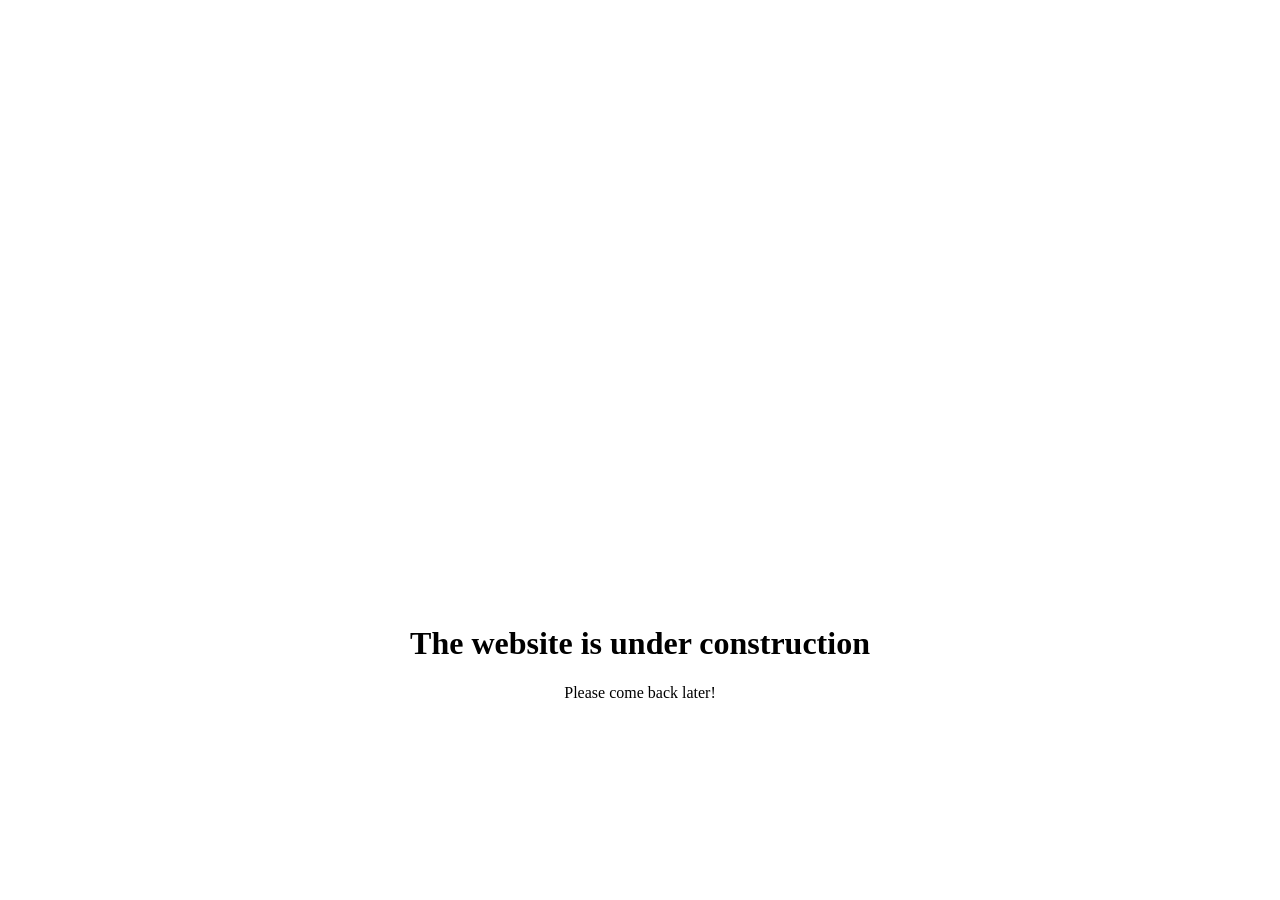
==== index.html @ 264db6e1 "docs: add spaces" ====
<html>
<head>
<style>
h1 {text-align: center;}
p {text-align: center;}
div {text-align: center;}
</style>
</head>
<body>
<p>&nbsp;</p>
<p>&nbsp;</p>
<p>&nbsp;</p>
<p>&nbsp;</p>
<p>&nbsp;</p>
<p>&nbsp;</p>
<p>&nbsp;</p>
<p>&nbsp;</p>
<p>&nbsp;</p>
<p>&nbsp;</p>
<p>&nbsp;</p>
<p>&nbsp;</p>
<p>&nbsp;</p>
<p>&nbsp;</p>
<p>&nbsp;</p>
<p>&nbsp;</p>
<p>&nbsp;</p>
<p>&nbsp;</p>
<h1>The website is under construction</h1>
<p>Please come back later!</p>

</body>
</html>
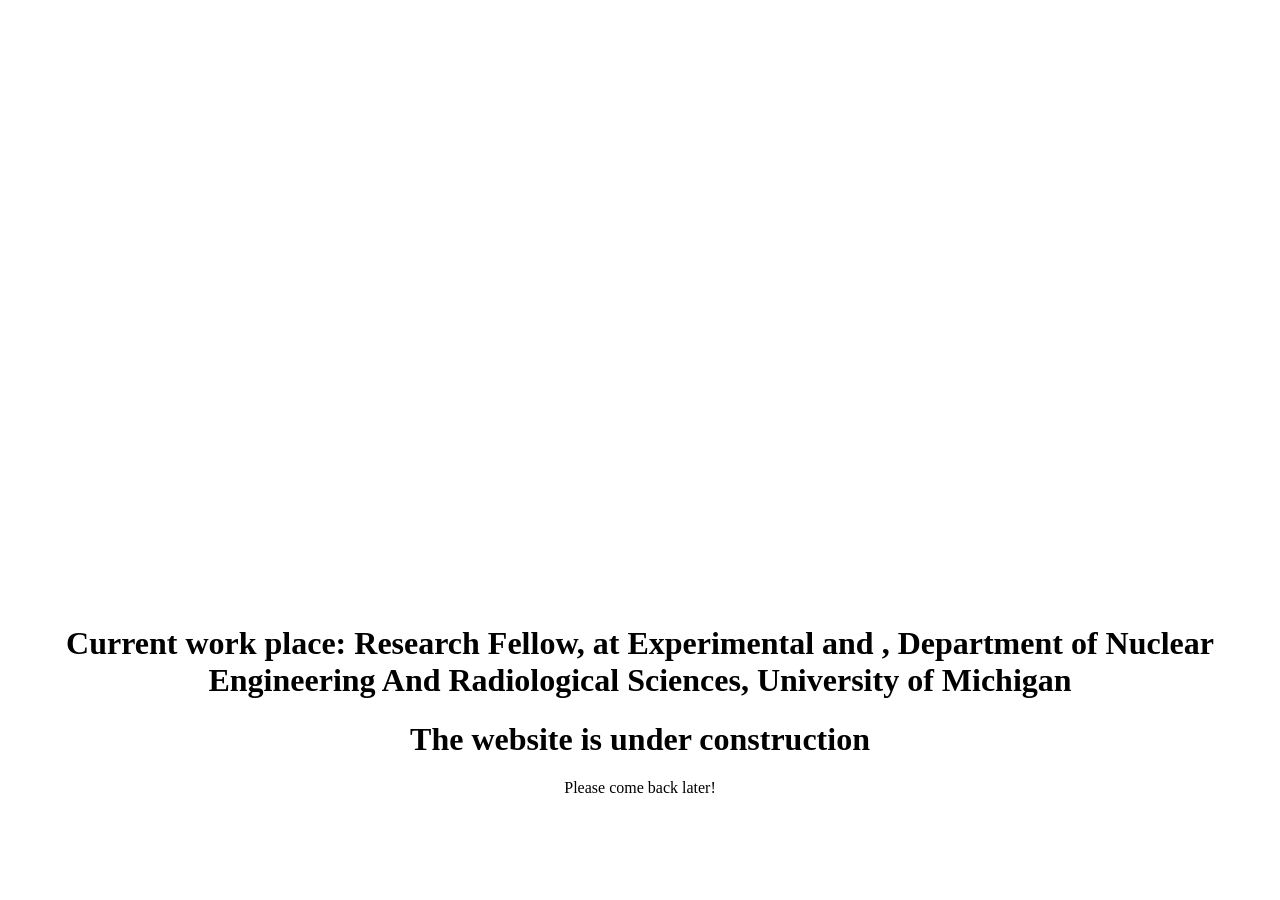
==== commit f97d99b0: "Update index.html" ====
--- a/index.html
+++ b/index.html
@@ -25,6 +25,7 @@
 <p>&nbsp;</p>
 <p>&nbsp;</p>
 <p>&nbsp;</p>
+<h1>Current work place: Research Fellow, at Experimental and <a><href="Computational Multiphase Flow Lab" http://ecmf.engin.umich.edu> </a>, Department of Nuclear Engineering And Radiological Sciences, University of Michigan</h1>  
 <h1>The website is under construction</h1>
 <p>Please come back later!</p>
 
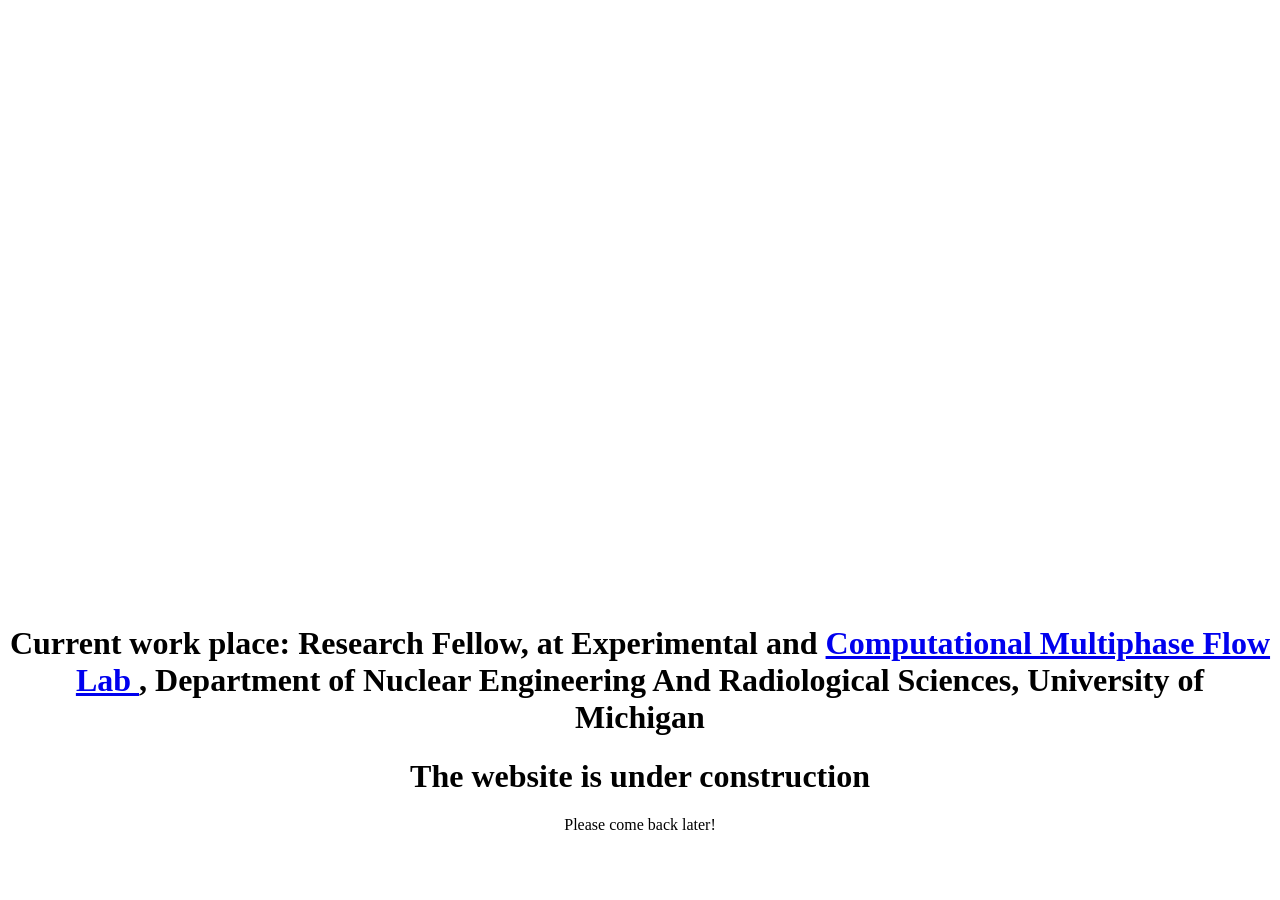
==== commit 15ad56e4: "Update index.html" ====
--- a/index.html
+++ b/index.html
@@ -25,7 +25,7 @@
 <p>&nbsp;</p>
 <p>&nbsp;</p>
 <p>&nbsp;</p>
-<h1>Current work place: Research Fellow, at Experimental and <a><href="Computational Multiphase Flow Lab" http://ecmf.engin.umich.edu> </a>, Department of Nuclear Engineering And Radiological Sciences, University of Michigan</h1>  
+<h1>Current work place: Research Fellow, at Experimental and <a href="http://ecmf.engin.umich.edu"> Computational Multiphase Flow Lab </a>, Department of Nuclear Engineering And Radiological Sciences, University of Michigan</h1>  
 <h1>The website is under construction</h1>
 <p>Please come back later!</p>
 
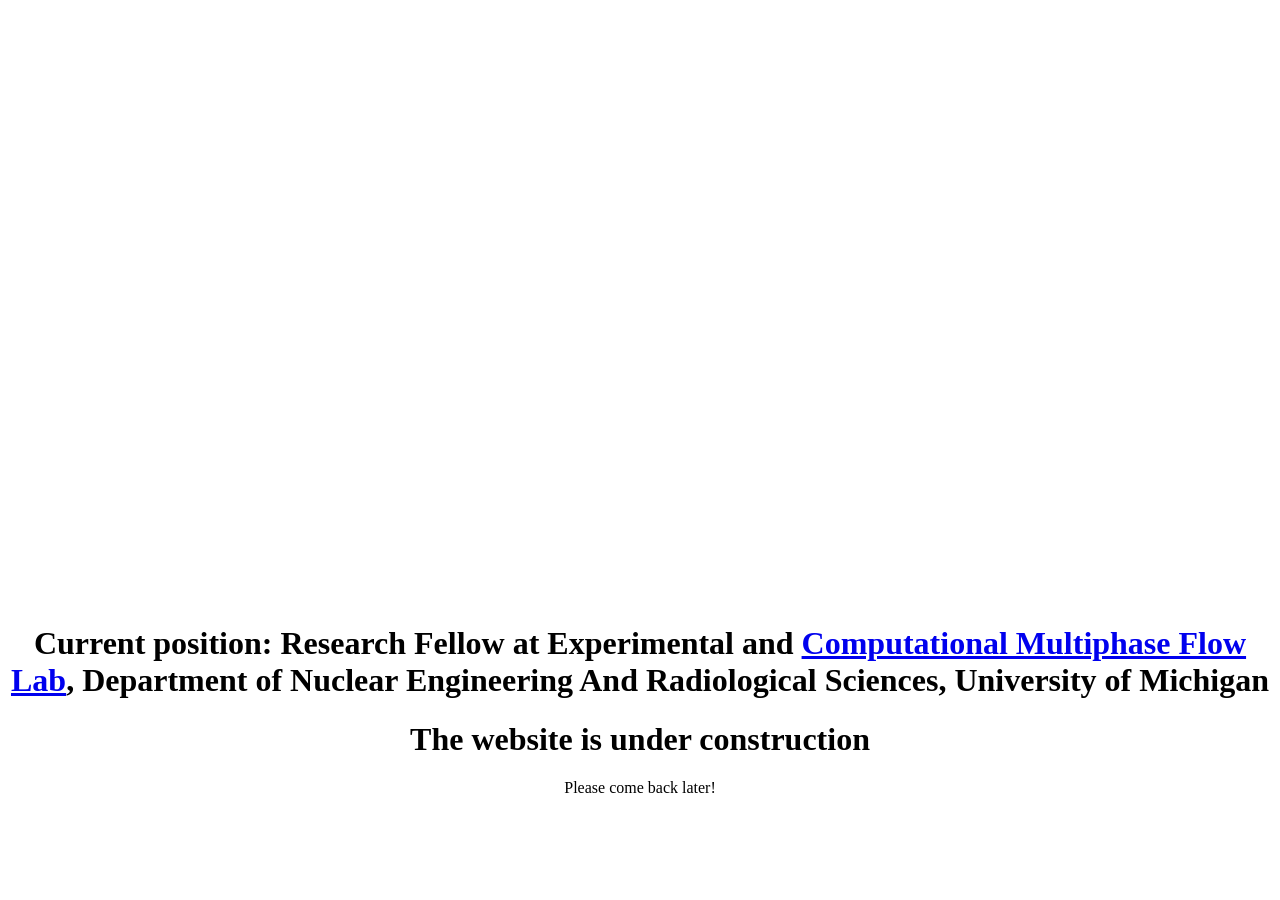
==== commit 581a29f0: "Update index.html" ====
--- a/index.html
+++ b/index.html
@@ -25,7 +25,7 @@
 <p>&nbsp;</p>
 <p>&nbsp;</p>
 <p>&nbsp;</p>
-<h1>Current work place: Research Fellow, at Experimental and <a href="http://ecmf.engin.umich.edu"> Computational Multiphase Flow Lab </a>, Department of Nuclear Engineering And Radiological Sciences, University of Michigan</h1>  
+<h1>Current position: Research Fellow at Experimental and <a href="http://ecmf.engin.umich.edu"> Computational Multiphase Flow Lab</a>, Department of Nuclear Engineering And Radiological Sciences, University of Michigan</h1>  
 <h1>The website is under construction</h1>
 <p>Please come back later!</p>
 
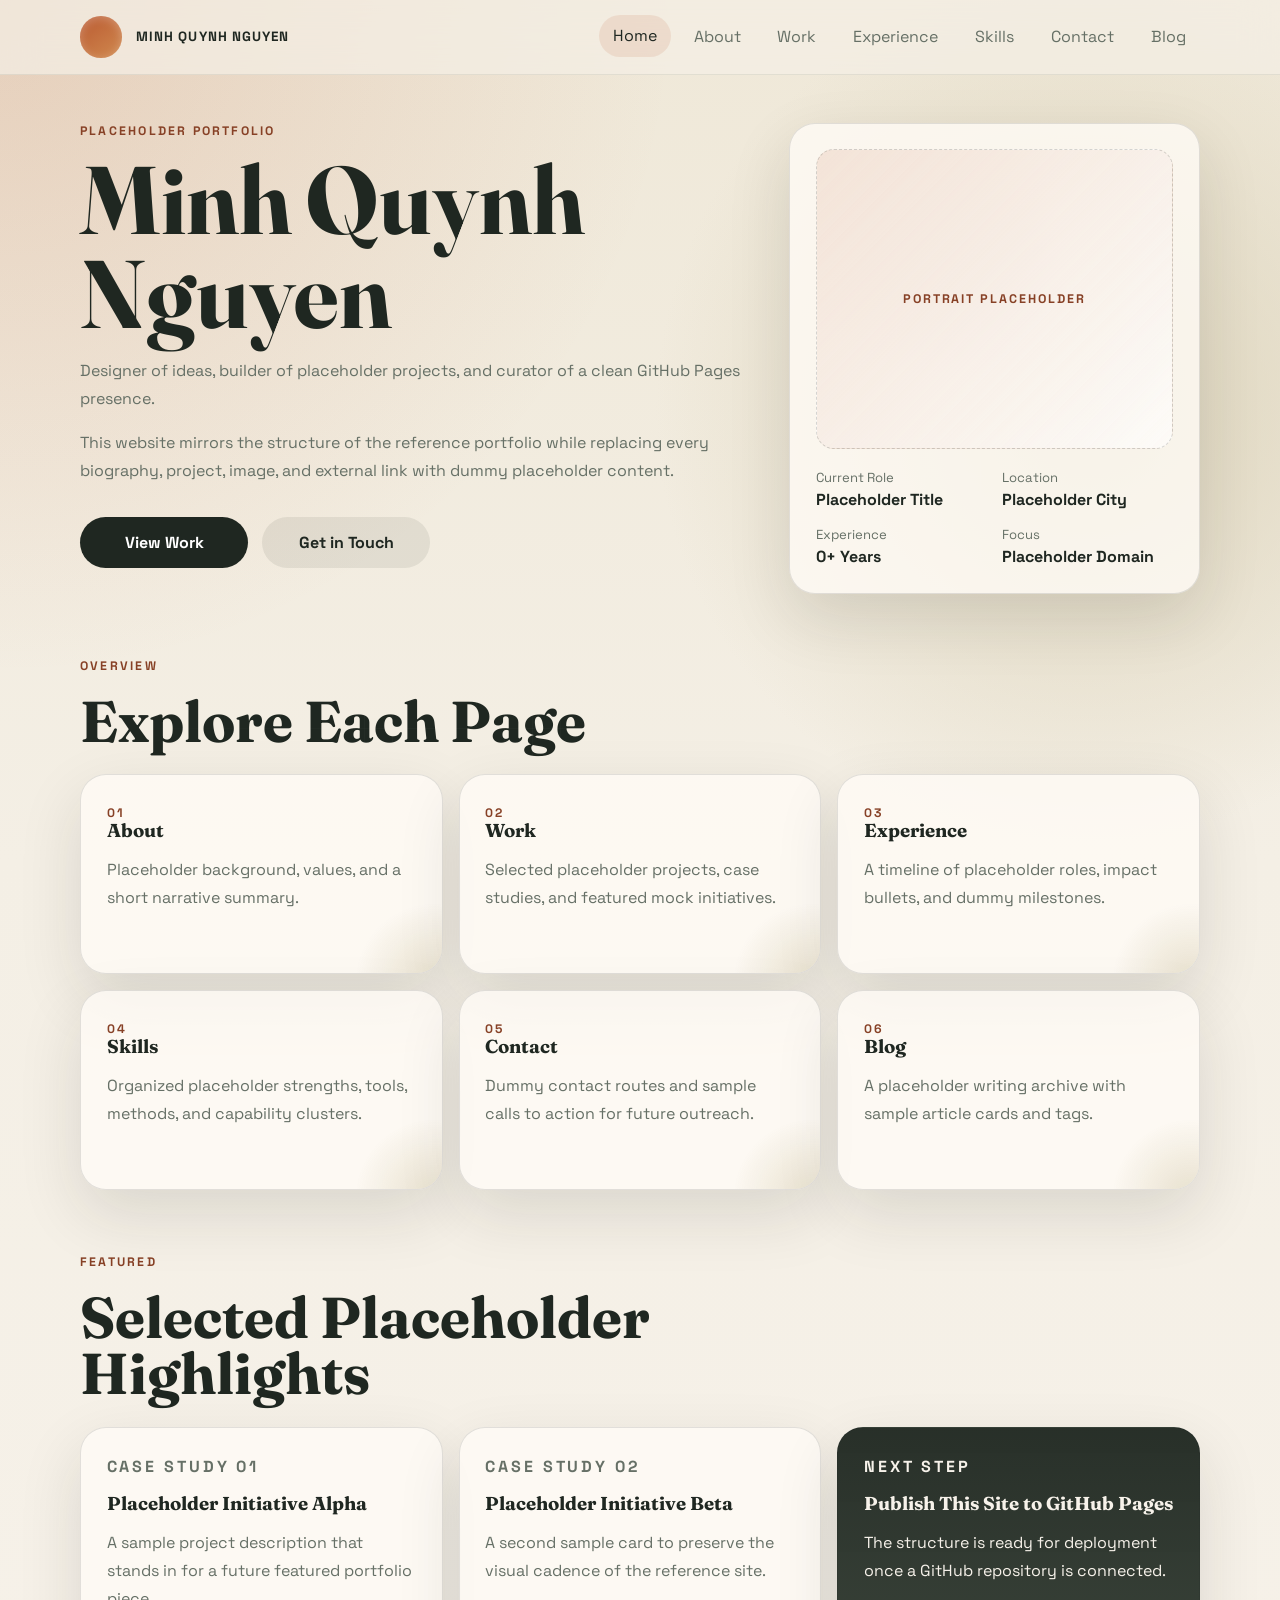
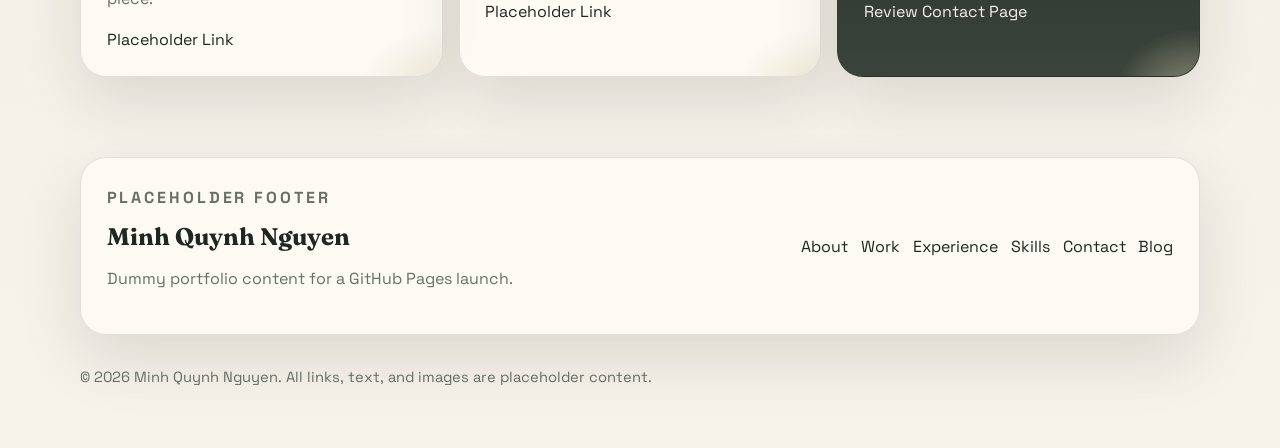
==== commit 838d990f: "Replace site with placeholder portfolio" ====
--- a/index.html
+++ b/index.html
@@ -1,33 +1,121 @@
-<html>
+<!DOCTYPE html>
+<html lang="en">
 <head>
-<style>
-h1 {text-align: center;}
-p {text-align: center;}
-div {text-align: center;}
-</style>
+    <meta charset="UTF-8">
+    <meta name="viewport" content="width=device-width, initial-scale=1.0">
+    <title>Minh Quynh Nguyen | Personal Website</title>
+    <meta name="description" content="Placeholder personal website for Minh Quynh Nguyen hosted on GitHub Pages.">
+    <link rel="preconnect" href="https://fonts.googleapis.com">
+    <link rel="preconnect" href="https://fonts.gstatic.com" crossorigin>
+    <link href="https://fonts.googleapis.com/css2?family=Fraunces:opsz,wght@9..144,600;9..144,700&family=Space+Grotesk:wght@400;500;700&display=swap" rel="stylesheet">
+    <link rel="stylesheet" href="styles.css">
 </head>
-<body>
-<p>&nbsp;</p>
-<p>&nbsp;</p>
-<p>&nbsp;</p>
-<p>&nbsp;</p>
-<p>&nbsp;</p>
-<p>&nbsp;</p>
-<p>&nbsp;</p>
-<p>&nbsp;</p>
-<p>&nbsp;</p>
-<p>&nbsp;</p>
-<p>&nbsp;</p>
-<p>&nbsp;</p>
-<p>&nbsp;</p>
-<p>&nbsp;</p>
-<p>&nbsp;</p>
-<p>&nbsp;</p>
-<p>&nbsp;</p>
-<p>&nbsp;</p>
-<h1>Current position: Research Fellow at Experimental and <a href="http://ecmf.engin.umich.edu"> Computational Multiphase Flow Lab</a>, Department of Nuclear Engineering And Radiological Sciences, University of Michigan</h1>  
-<h1>The website is under construction</h1>
-<p>Please come back later!</p>
+<body data-page="home">
+    <div id="site-header"></div>
+    <main>
+        <section class="hero shell">
+            <div class="hero-copy">
+                <p class="eyebrow">Placeholder Portfolio</p>
+                <h1>Minh Quynh Nguyen</h1>
+                <p class="hero-lead">Designer of ideas, builder of placeholder projects, and curator of a clean GitHub Pages presence.</p>
+                <p class="hero-body">This website mirrors the structure of the reference portfolio while replacing every biography, project, image, and external link with dummy placeholder content.</p>
+                <div class="hero-actions">
+                    <a class="button" href="work.html">View Work</a>
+                    <a class="button button-secondary" href="contact.html">Get in Touch</a>
+                </div>
+            </div>
+            <aside class="hero-panel card">
+                <div class="portrait-placeholder">
+                    <span>Portrait Placeholder</span>
+                </div>
+                <dl class="stats-grid">
+                    <div>
+                        <dt>Current Role</dt>
+                        <dd>Placeholder Title</dd>
+                    </div>
+                    <div>
+                        <dt>Location</dt>
+                        <dd>Placeholder City</dd>
+                    </div>
+                    <div>
+                        <dt>Experience</dt>
+                        <dd>0+ Years</dd>
+                    </div>
+                    <div>
+                        <dt>Focus</dt>
+                        <dd>Placeholder Domain</dd>
+                    </div>
+                </dl>
+            </aside>
+        </section>
 
+        <section class="shell overview-section">
+            <div class="section-heading">
+                <p class="eyebrow">Overview</p>
+                <h2>Explore Each Page</h2>
+            </div>
+            <div class="page-grid">
+                <a class="page-card card" href="about.html">
+                    <span class="page-index">01</span>
+                    <h3>About</h3>
+                    <p>Placeholder background, values, and a short narrative summary.</p>
+                </a>
+                <a class="page-card card" href="work.html">
+                    <span class="page-index">02</span>
+                    <h3>Work</h3>
+                    <p>Selected placeholder projects, case studies, and featured mock initiatives.</p>
+                </a>
+                <a class="page-card card" href="experience.html">
+                    <span class="page-index">03</span>
+                    <h3>Experience</h3>
+                    <p>A timeline of placeholder roles, impact bullets, and dummy milestones.</p>
+                </a>
+                <a class="page-card card" href="skills.html">
+                    <span class="page-index">04</span>
+                    <h3>Skills</h3>
+                    <p>Organized placeholder strengths, tools, methods, and capability clusters.</p>
+                </a>
+                <a class="page-card card" href="contact.html">
+                    <span class="page-index">05</span>
+                    <h3>Contact</h3>
+                    <p>Dummy contact routes and sample calls to action for future outreach.</p>
+                </a>
+                <a class="page-card card" href="blog.html">
+                    <span class="page-index">06</span>
+                    <h3>Blog</h3>
+                    <p>A placeholder writing archive with sample article cards and tags.</p>
+                </a>
+            </div>
+        </section>
+
+        <section class="shell feature-strip">
+            <div class="section-heading">
+                <p class="eyebrow">Featured</p>
+                <h2>Selected Placeholder Highlights</h2>
+            </div>
+            <div class="feature-grid">
+                <article class="card feature-card">
+                    <p class="feature-label">Case Study 01</p>
+                    <h3>Placeholder Initiative Alpha</h3>
+                    <p>A sample project description that stands in for a future featured portfolio piece.</p>
+                    <a href="https://example.com/project-alpha">Placeholder Link</a>
+                </article>
+                <article class="card feature-card">
+                    <p class="feature-label">Case Study 02</p>
+                    <h3>Placeholder Initiative Beta</h3>
+                    <p>A second sample card to preserve the visual cadence of the reference site.</p>
+                    <a href="https://example.com/project-beta">Placeholder Link</a>
+                </article>
+                <article class="card feature-card accent-card">
+                    <p class="feature-label">Next Step</p>
+                    <h3>Publish This Site to GitHub Pages</h3>
+                    <p>The structure is ready for deployment once a GitHub repository is connected.</p>
+                    <a href="contact.html">Review Contact Page</a>
+                </article>
+            </div>
+        </section>
+    </main>
+    <div id="site-footer"></div>
+    <script src="script.js"></script>
 </body>
-</html>
+</html>
--- a/styles.css
+++ b/styles.css
@@ -0,0 +1,479 @@
+:root {
+    --bg: #f4efe5;
+    --bg-soft: #fbf7f1;
+    --surface: rgba(255, 252, 246, 0.78);
+    --surface-strong: #fffaf2;
+    --ink: #1f2721;
+    --muted: #667066;
+    --line: rgba(31, 39, 33, 0.12);
+    --accent: #ba5a31;
+    --accent-deep: #874126;
+    --highlight: #d8cfb4;
+    --shadow: 0 24px 64px rgba(36, 33, 22, 0.12);
+    --radius: 26px;
+    --shell: min(1120px, calc(100vw - 2rem));
+}
+
+* {
+    box-sizing: border-box;
+}
+
+html {
+    scroll-behavior: smooth;
+}
+
+body {
+    margin: 0;
+    min-height: 100vh;
+    color: var(--ink);
+    background:
+        radial-gradient(circle at top left, rgba(186, 90, 49, 0.18), transparent 28%),
+        radial-gradient(circle at 85% 20%, rgba(216, 207, 180, 0.85), transparent 22%),
+        linear-gradient(180deg, #efe8d8 0%, var(--bg) 42%, #f7f2ea 100%);
+    font-family: "Space Grotesk", sans-serif;
+}
+
+body::before {
+    content: "";
+    position: fixed;
+    inset: 0;
+    pointer-events: none;
+    background-image: linear-gradient(rgba(255, 255, 255, 0.14) 1px, transparent 1px),
+        linear-gradient(90deg, rgba(255, 255, 255, 0.14) 1px, transparent 1px);
+    background-size: 28px 28px;
+    mask-image: radial-gradient(circle at center, black 45%, transparent 85%);
+    opacity: 0.16;
+}
+
+a {
+    color: inherit;
+    text-decoration: none;
+}
+
+img {
+    max-width: 100%;
+}
+
+.shell {
+    width: var(--shell);
+    margin: 0 auto;
+}
+
+.site-header {
+    position: sticky;
+    top: 0;
+    z-index: 10;
+    backdrop-filter: blur(18px);
+    background: rgba(244, 239, 229, 0.72);
+    border-bottom: 1px solid rgba(31, 39, 33, 0.08);
+}
+
+.header-inner,
+.footer-inner {
+    width: var(--shell);
+    margin: 0 auto;
+}
+
+.header-inner {
+    display: flex;
+    align-items: center;
+    justify-content: space-between;
+    gap: 1rem;
+    padding: 1rem 0;
+}
+
+.brand-mark {
+    display: inline-flex;
+    align-items: center;
+    gap: 0.9rem;
+    font-weight: 700;
+    letter-spacing: 0.08em;
+    text-transform: uppercase;
+    font-size: 0.84rem;
+}
+
+.brand-orb {
+    width: 2.6rem;
+    height: 2.6rem;
+    border-radius: 50%;
+    background: linear-gradient(145deg, var(--accent), #d0894f);
+    box-shadow: inset 0 2px 10px rgba(255, 255, 255, 0.26);
+}
+
+.site-nav {
+    display: flex;
+    flex-wrap: wrap;
+    justify-content: flex-end;
+    gap: 0.5rem;
+}
+
+.site-nav a {
+    padding: 0.65rem 0.9rem;
+    border-radius: 999px;
+    color: var(--muted);
+    transition: background-color 180ms ease, color 180ms ease, transform 180ms ease;
+}
+
+.site-nav a:hover,
+.site-nav a[aria-current="page"] {
+    background: rgba(186, 90, 49, 0.12);
+    color: var(--ink);
+    transform: translateY(-1px);
+}
+
+main {
+    display: grid;
+    gap: 4rem;
+    padding: 3rem 0 5rem;
+}
+
+.hero {
+    display: grid;
+    grid-template-columns: minmax(0, 1.5fr) minmax(280px, 0.9fr);
+    gap: 1.5rem;
+    align-items: stretch;
+}
+
+.hero-copy,
+.page-hero {
+    animation: rise 700ms ease both;
+}
+
+.page-hero {
+    padding: 1.8rem;
+    border: 1px solid var(--line);
+    border-radius: var(--radius);
+    background: rgba(255, 250, 242, 0.82);
+    box-shadow: var(--shadow);
+}
+
+.hero h1,
+.page-hero h1,
+.section-heading h2,
+.card h2,
+.card h3 {
+    font-family: "Fraunces", serif;
+    line-height: 0.98;
+    margin: 0;
+}
+
+.hero h1 {
+    font-size: clamp(3.5rem, 8vw, 6rem);
+    margin-bottom: 1rem;
+}
+
+.page-hero h1,
+.section-heading h2 {
+    font-size: clamp(2.2rem, 5vw, 3.6rem);
+}
+
+.hero-lead,
+.page-hero p,
+.hero-body,
+.card p,
+.timeline li {
+    color: var(--muted);
+    line-height: 1.75;
+    font-size: 1rem;
+}
+
+.eyebrow,
+.feature-label,
+.timeline-date,
+.page-index {
+    margin: 0 0 0.85rem;
+    color: var(--accent-deep);
+    text-transform: uppercase;
+    letter-spacing: 0.18em;
+    font-size: 0.77rem;
+    font-weight: 700;
+}
+
+.hero-actions {
+    display: flex;
+    flex-wrap: wrap;
+    gap: 0.9rem;
+    margin-top: 2rem;
+}
+
+.button {
+    display: inline-flex;
+    align-items: center;
+    justify-content: center;
+    min-width: 10.5rem;
+    padding: 0.95rem 1.4rem;
+    border-radius: 999px;
+    background: var(--ink);
+    color: #fff;
+    font-weight: 700;
+    transition: transform 180ms ease, background-color 180ms ease;
+}
+
+.button:hover {
+    transform: translateY(-2px);
+}
+
+.button-secondary {
+    background: rgba(31, 39, 33, 0.08);
+    color: var(--ink);
+}
+
+.card {
+    position: relative;
+    overflow: hidden;
+    padding: 1.6rem;
+    border: 1px solid var(--line);
+    border-radius: var(--radius);
+    background: var(--surface);
+    box-shadow: var(--shadow);
+}
+
+.card::after {
+    content: "";
+    position: absolute;
+    inset: auto -20% -45% auto;
+    width: 10rem;
+    height: 10rem;
+    border-radius: 50%;
+    background: radial-gradient(circle, rgba(216, 207, 180, 0.6), transparent 70%);
+}
+
+.hero-panel {
+    display: grid;
+    gap: 1.2rem;
+    align-content: start;
+}
+
+.portrait-placeholder,
+.image-placeholder {
+    display: grid;
+    place-items: center;
+    border-radius: calc(var(--radius) - 8px);
+    border: 1px dashed rgba(31, 39, 33, 0.18);
+    background: linear-gradient(135deg, rgba(186, 90, 49, 0.12), rgba(255, 255, 255, 0.65));
+    color: var(--accent-deep);
+    text-transform: uppercase;
+    letter-spacing: 0.16em;
+    font-size: 0.78rem;
+    font-weight: 700;
+}
+
+.portrait-placeholder {
+    min-height: 300px;
+}
+
+.image-placeholder {
+    min-height: 210px;
+    margin-bottom: 1rem;
+}
+
+.large-placeholder {
+    min-height: 320px;
+}
+
+.stats-grid {
+    display: grid;
+    grid-template-columns: repeat(2, minmax(0, 1fr));
+    gap: 1rem;
+    margin: 0;
+}
+
+.stats-grid dt {
+    color: var(--muted);
+    font-size: 0.82rem;
+    margin-bottom: 0.2rem;
+}
+
+.stats-grid dd {
+    margin: 0;
+    font-weight: 700;
+}
+
+.overview-section,
+.feature-strip,
+.interior {
+    display: grid;
+    gap: 1.5rem;
+}
+
+.section-heading {
+    display: grid;
+    gap: 0.4rem;
+    max-width: 42rem;
+}
+
+.page-grid,
+.feature-grid,
+.content-grid,
+.stack-grid,
+.contact-grid,
+.skill-groups {
+    display: grid;
+    gap: 1rem;
+}
+
+.page-grid {
+    grid-template-columns: repeat(3, minmax(0, 1fr));
+}
+
+.page-card {
+    display: block;
+    min-height: 200px;
+    transition: transform 180ms ease, border-color 180ms ease;
+}
+
+.page-card:hover,
+.project-card:hover,
+.post-card:hover {
+    transform: translateY(-4px);
+    border-color: rgba(186, 90, 49, 0.25);
+}
+
+.feature-grid,
+.stack-grid,
+.contact-grid,
+.skill-groups {
+    grid-template-columns: repeat(3, minmax(0, 1fr));
+}
+
+.two-column,
+.content-grid {
+    grid-template-columns: repeat(2, minmax(0, 1fr));
+}
+
+.accent-card {
+    background: linear-gradient(180deg, rgba(31, 39, 33, 0.96), rgba(46, 56, 47, 0.94));
+}
+
+.accent-card,
+.accent-card p,
+.accent-card a,
+.accent-card h3,
+.accent-card .feature-label {
+    color: #f7f2ea;
+}
+
+.tag-row,
+.chip-wrap {
+    display: flex;
+    flex-wrap: wrap;
+    gap: 0.6rem;
+}
+
+.tag-row span,
+.chip-wrap span {
+    display: inline-flex;
+    align-items: center;
+    padding: 0.45rem 0.8rem;
+    border-radius: 999px;
+    background: rgba(31, 39, 33, 0.06);
+    color: var(--ink);
+    font-size: 0.84rem;
+}
+
+.timeline {
+    display: grid;
+    gap: 1rem;
+}
+
+.timeline-item ul {
+    margin: 1rem 0 0;
+    padding-left: 1.2rem;
+    color: var(--muted);
+}
+
+.timeline-org {
+    margin-top: 0.4rem;
+    font-weight: 700;
+    color: var(--ink);
+}
+
+.footer-inner {
+    display: grid;
+    gap: 1.1rem;
+    padding: 0 0 3rem;
+}
+
+.footer-card {
+    display: flex;
+    flex-wrap: wrap;
+    justify-content: space-between;
+    gap: 1rem;
+    align-items: center;
+}
+
+.footer-meta {
+    color: var(--muted);
+    font-size: 0.92rem;
+}
+
+.footer-links {
+    display: flex;
+    flex-wrap: wrap;
+    gap: 0.8rem;
+}
+
+@keyframes rise {
+    from {
+        opacity: 0;
+        transform: translateY(18px);
+    }
+
+    to {
+        opacity: 1;
+        transform: translateY(0);
+    }
+}
+
+@media (max-width: 960px) {
+    .hero,
+    .page-grid,
+    .feature-grid,
+    .content-grid,
+    .stack-grid,
+    .contact-grid,
+    .skill-groups,
+    .two-column {
+        grid-template-columns: 1fr 1fr;
+    }
+
+    .hero {
+        grid-template-columns: 1fr;
+    }
+}
+
+@media (max-width: 720px) {
+    .header-inner,
+    .footer-card {
+        flex-direction: column;
+        align-items: flex-start;
+    }
+
+    .site-nav {
+        justify-content: flex-start;
+    }
+
+    .page-grid,
+    .feature-grid,
+    .content-grid,
+    .stack-grid,
+    .contact-grid,
+    .skill-groups,
+    .two-column,
+    .stats-grid {
+        grid-template-columns: 1fr;
+    }
+
+    main {
+        gap: 3rem;
+        padding-top: 2rem;
+    }
+
+    .hero h1 {
+        font-size: clamp(2.8rem, 17vw, 4rem);
+    }
+
+    .card {
+        padding: 1.3rem;
+    }
+}
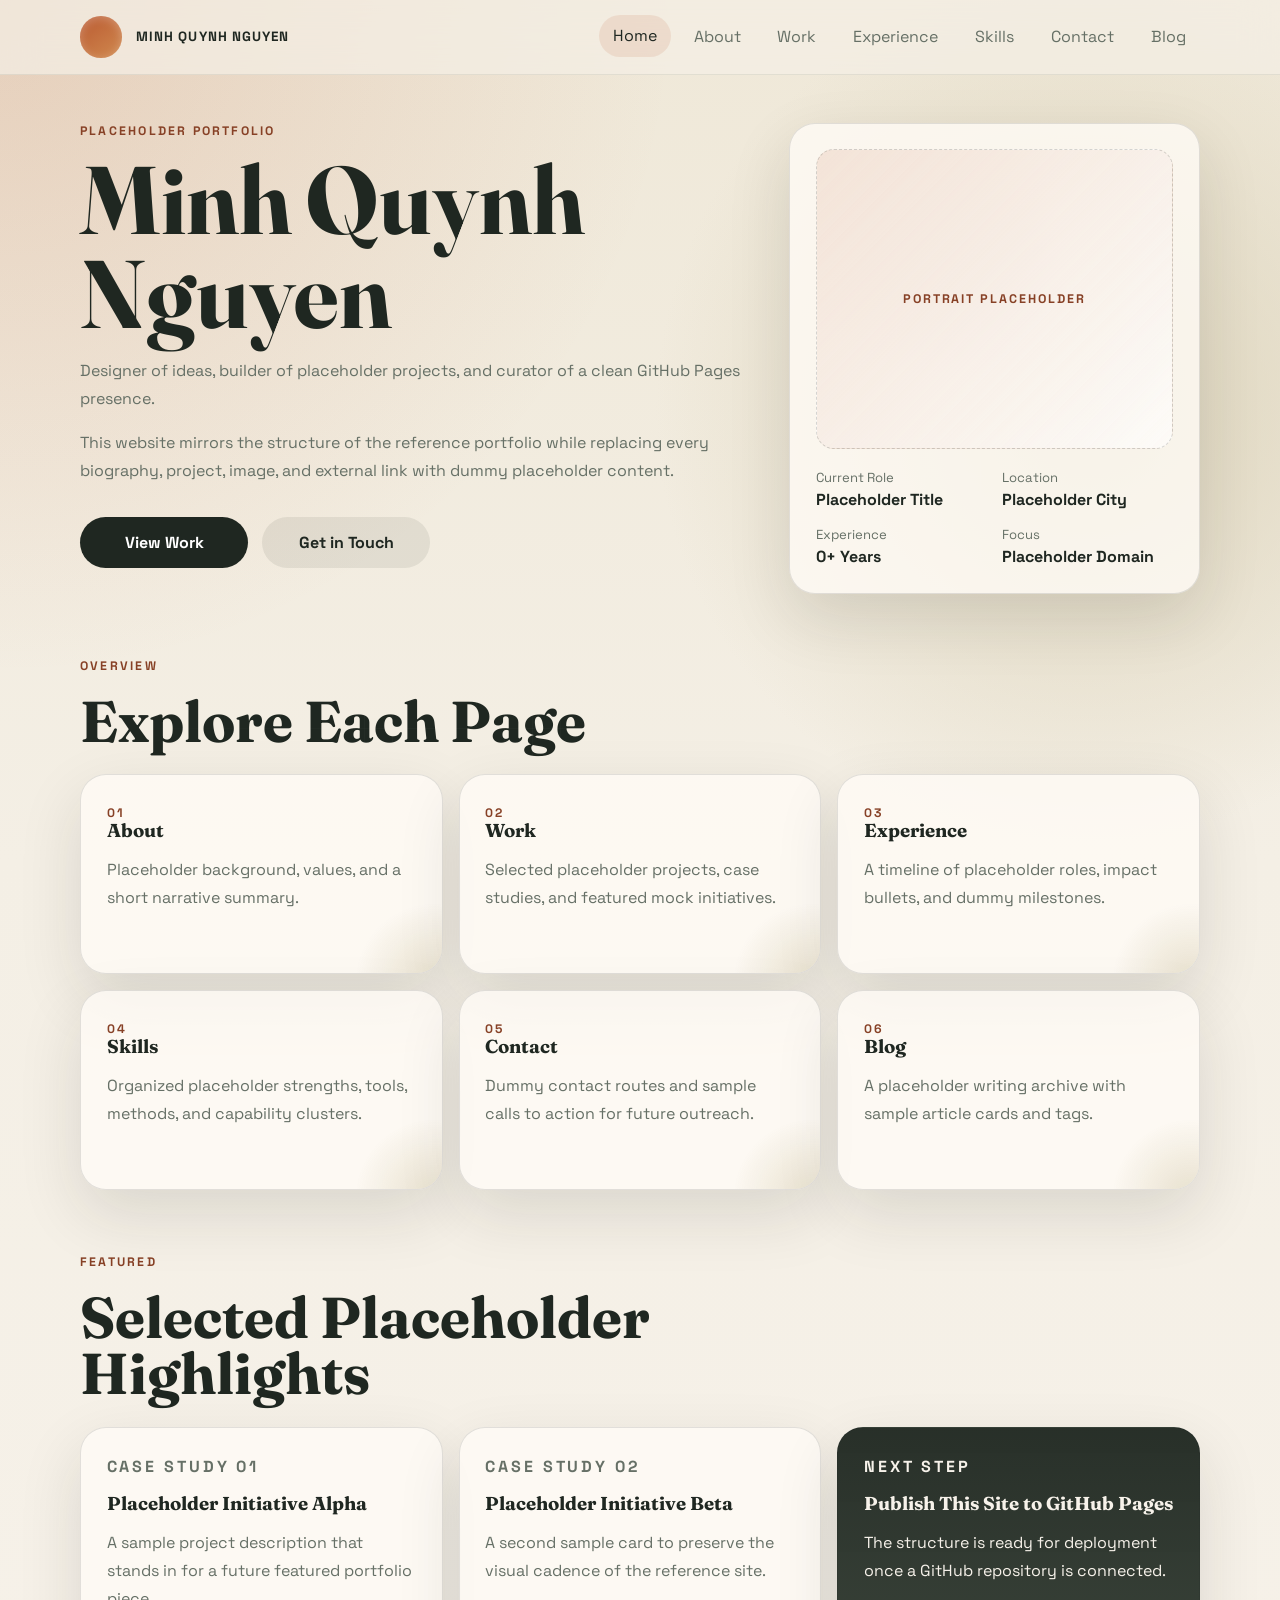
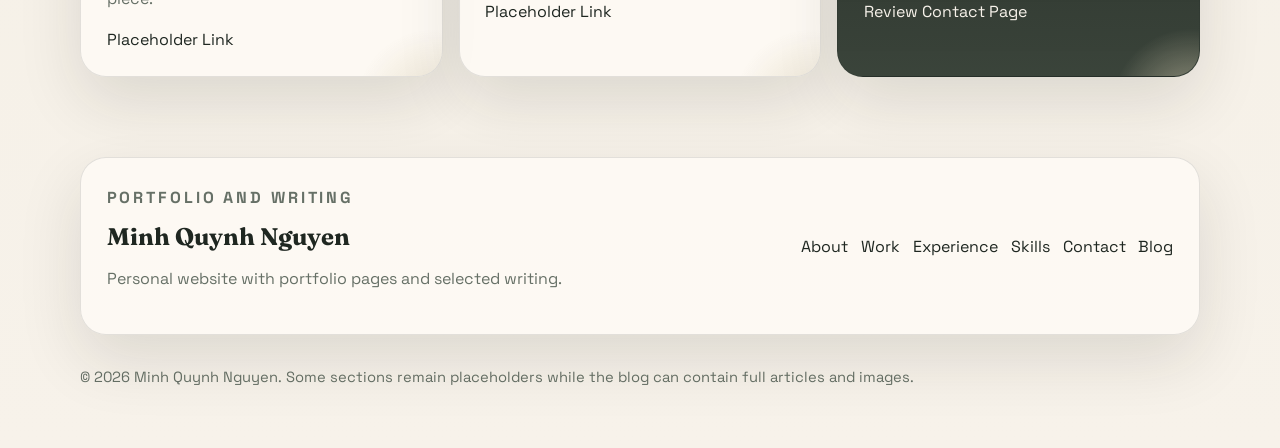
==== commit c2907462: "Bust script cache for live pages" ====
--- a/index.html
+++ b/index.html
@@ -116,6 +116,6 @@
         </section>
     </main>
     <div id="site-footer"></div>
-    <script src="script.js"></script>
+    <script src="script.js?v=20260908"></script>
 </body>
 </html>
--- a/styles.css
+++ b/styles.css
@@ -413,6 +413,73 @@
     gap: 0.8rem;
 }
 
+.article-layout {
+    display: grid;
+    gap: 1.5rem;
+    max-width: 820px;
+    margin: 0 auto;
+}
+
+.article-hero {
+    gap: 0.9rem;
+}
+
+.article-meta {
+    color: var(--accent-deep);
+    font-size: 0.92rem;
+    font-weight: 700;
+    letter-spacing: 0.04em;
+}
+
+.article-figure {
+    padding: 1rem;
+}
+
+.article-figure img {
+    display: block;
+    width: 100%;
+    height: auto;
+    border-radius: calc(var(--radius) - 10px);
+}
+
+.article-figure figcaption {
+    margin-top: 0.8rem;
+    color: var(--muted);
+    font-size: 0.92rem;
+}
+
+.article-content {
+    display: grid;
+    gap: 1rem;
+}
+
+.article-content h2 {
+    margin-top: 0.6rem;
+    font-size: clamp(1.6rem, 4vw, 2.2rem);
+}
+
+.article-content ul {
+    margin: 0;
+    padding-left: 1.2rem;
+    color: var(--muted);
+    line-height: 1.8;
+}
+
+.article-content a {
+    color: var(--accent-deep);
+    text-decoration: underline;
+    text-underline-offset: 0.18em;
+}
+
+.article-note {
+    padding: 1rem 1.1rem;
+    border-left: 4px solid var(--accent);
+    border-radius: 18px;
+    background: rgba(186, 90, 49, 0.08);
+    color: var(--ink);
+    line-height: 1.7;
+}
+
 @keyframes rise {
     from {
         opacity: 0;
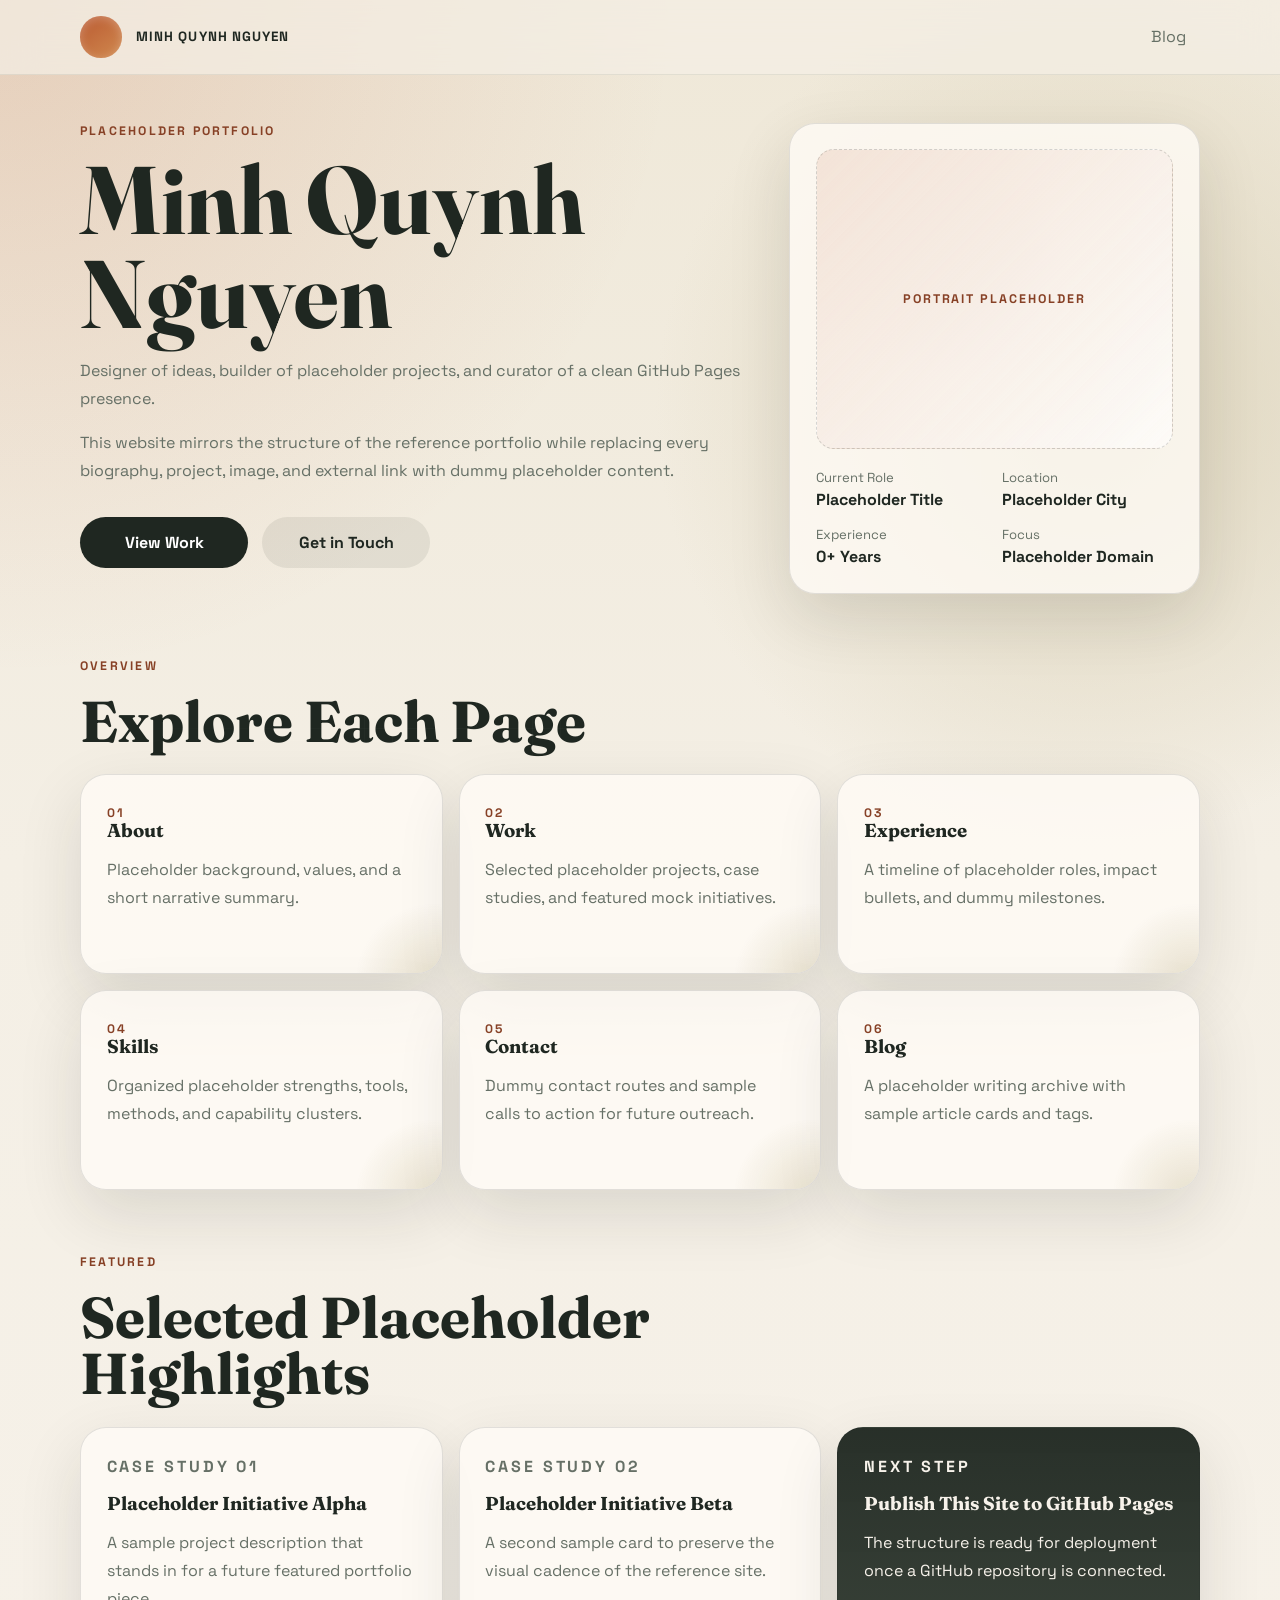
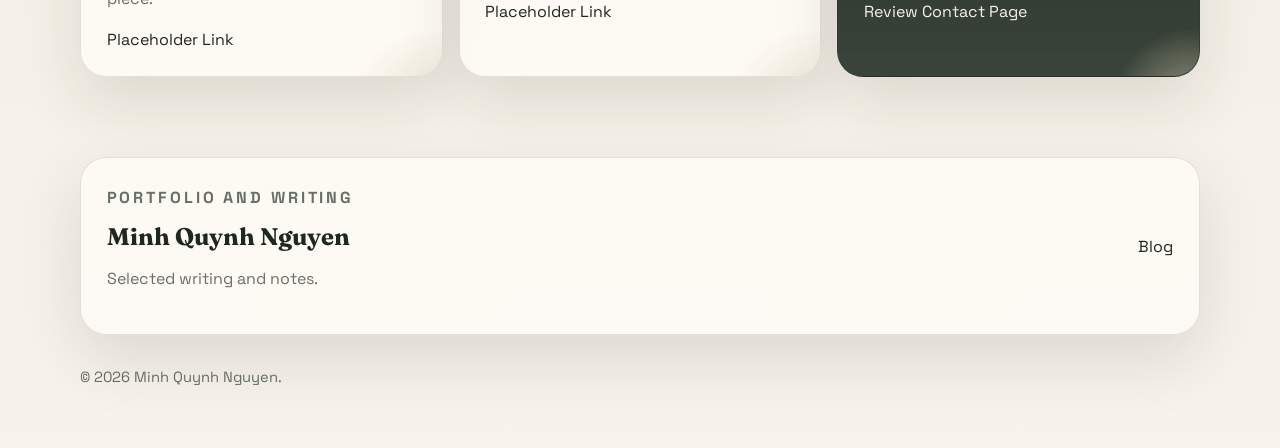
==== commit acb3e67e: "Refresh blog script version" ====
--- a/index.html
+++ b/index.html
@@ -116,6 +116,6 @@
         </section>
     </main>
     <div id="site-footer"></div>
-    <script src="script.js?v=20260908"></script>
+    <script src="script.js?v=20260908b"></script>
 </body>
 </html>
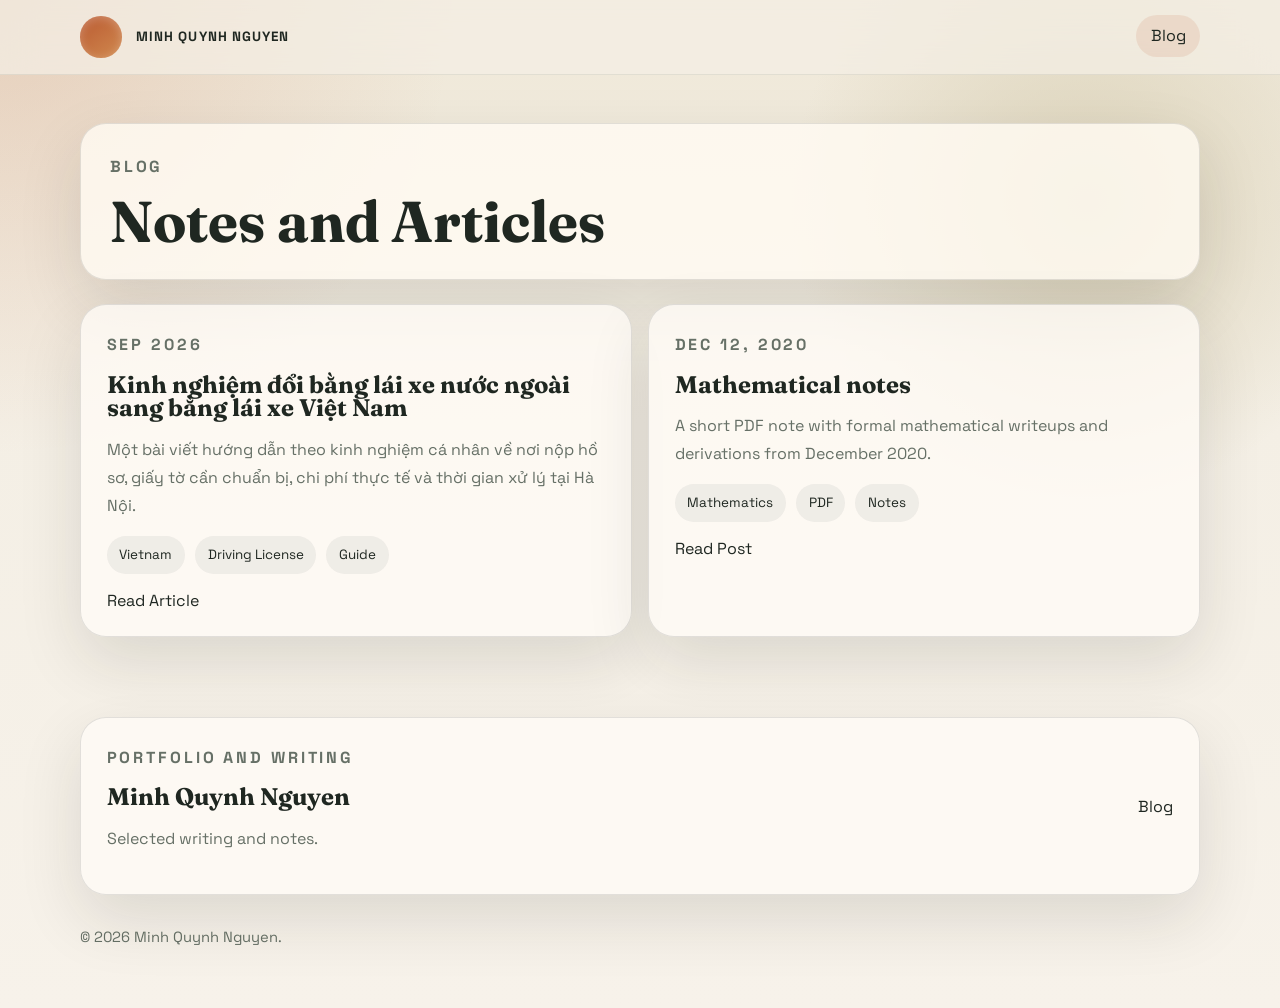
==== commit c946124f: "Restrict published site to blog: redirect root, park templates in _templates/ - Replace index.html w" ====
--- a/index.html
+++ b/index.html
@@ -2,120 +2,13 @@
 <html lang="en">
 <head>
     <meta charset="UTF-8">
-    <meta name="viewport" content="width=device-width, initial-scale=1.0">
-    <title>Minh Quynh Nguyen | Personal Website</title>
-    <meta name="description" content="Placeholder personal website for Minh Quynh Nguyen hosted on GitHub Pages.">
-    <link rel="preconnect" href="https://fonts.googleapis.com">
-    <link rel="preconnect" href="https://fonts.gstatic.com" crossorigin>
-    <link href="https://fonts.googleapis.com/css2?family=Fraunces:opsz,wght@9..144,600;9..144,700&family=Space+Grotesk:wght@400;500;700&display=swap" rel="stylesheet">
-    <link rel="stylesheet" href="styles.css">
+    <title>Minh Quynh Nguyen</title>
+    <meta name="robots" content="noindex">
+    <meta http-equiv="refresh" content="0; url=blog.html">
+    <link rel="canonical" href="blog.html">
+    <script>window.location.replace("blog.html");</script>
 </head>
-<body data-page="home">
-    <div id="site-header"></div>
-    <main>
-        <section class="hero shell">
-            <div class="hero-copy">
-                <p class="eyebrow">Placeholder Portfolio</p>
-                <h1>Minh Quynh Nguyen</h1>
-                <p class="hero-lead">Designer of ideas, builder of placeholder projects, and curator of a clean GitHub Pages presence.</p>
-                <p class="hero-body">This website mirrors the structure of the reference portfolio while replacing every biography, project, image, and external link with dummy placeholder content.</p>
-                <div class="hero-actions">
-                    <a class="button" href="work.html">View Work</a>
-                    <a class="button button-secondary" href="contact.html">Get in Touch</a>
-                </div>
-            </div>
-            <aside class="hero-panel card">
-                <div class="portrait-placeholder">
-                    <span>Portrait Placeholder</span>
-                </div>
-                <dl class="stats-grid">
-                    <div>
-                        <dt>Current Role</dt>
-                        <dd>Placeholder Title</dd>
-                    </div>
-                    <div>
-                        <dt>Location</dt>
-                        <dd>Placeholder City</dd>
-                    </div>
-                    <div>
-                        <dt>Experience</dt>
-                        <dd>0+ Years</dd>
-                    </div>
-                    <div>
-                        <dt>Focus</dt>
-                        <dd>Placeholder Domain</dd>
-                    </div>
-                </dl>
-            </aside>
-        </section>
-
-        <section class="shell overview-section">
-            <div class="section-heading">
-                <p class="eyebrow">Overview</p>
-                <h2>Explore Each Page</h2>
-            </div>
-            <div class="page-grid">
-                <a class="page-card card" href="about.html">
-                    <span class="page-index">01</span>
-                    <h3>About</h3>
-                    <p>Placeholder background, values, and a short narrative summary.</p>
-                </a>
-                <a class="page-card card" href="work.html">
-                    <span class="page-index">02</span>
-                    <h3>Work</h3>
-                    <p>Selected placeholder projects, case studies, and featured mock initiatives.</p>
-                </a>
-                <a class="page-card card" href="experience.html">
-                    <span class="page-index">03</span>
-                    <h3>Experience</h3>
-                    <p>A timeline of placeholder roles, impact bullets, and dummy milestones.</p>
-                </a>
-                <a class="page-card card" href="skills.html">
-                    <span class="page-index">04</span>
-                    <h3>Skills</h3>
-                    <p>Organized placeholder strengths, tools, methods, and capability clusters.</p>
-                </a>
-                <a class="page-card card" href="contact.html">
-                    <span class="page-index">05</span>
-                    <h3>Contact</h3>
-                    <p>Dummy contact routes and sample calls to action for future outreach.</p>
-                </a>
-                <a class="page-card card" href="blog.html">
-                    <span class="page-index">06</span>
-                    <h3>Blog</h3>
-                    <p>A placeholder writing archive with sample article cards and tags.</p>
-                </a>
-            </div>
-        </section>
-
-        <section class="shell feature-strip">
-            <div class="section-heading">
-                <p class="eyebrow">Featured</p>
-                <h2>Selected Placeholder Highlights</h2>
-            </div>
-            <div class="feature-grid">
-                <article class="card feature-card">
-                    <p class="feature-label">Case Study 01</p>
-                    <h3>Placeholder Initiative Alpha</h3>
-                    <p>A sample project description that stands in for a future featured portfolio piece.</p>
-                    <a href="https://example.com/project-alpha">Placeholder Link</a>
-                </article>
-                <article class="card feature-card">
-                    <p class="feature-label">Case Study 02</p>
-                    <h3>Placeholder Initiative Beta</h3>
-                    <p>A second sample card to preserve the visual cadence of the reference site.</p>
-                    <a href="https://example.com/project-beta">Placeholder Link</a>
-                </article>
-                <article class="card feature-card accent-card">
-                    <p class="feature-label">Next Step</p>
-                    <h3>Publish This Site to GitHub Pages</h3>
-                    <p>The structure is ready for deployment once a GitHub repository is connected.</p>
-                    <a href="contact.html">Review Contact Page</a>
-                </article>
-            </div>
-        </section>
-    </main>
-    <div id="site-footer"></div>
-    <script src="script.js?v=20260908b"></script>
+<body>
+    <p>Redirecting to <a href="blog.html">blog</a>&hellip;</p>
 </body>
-</html>+</html>
